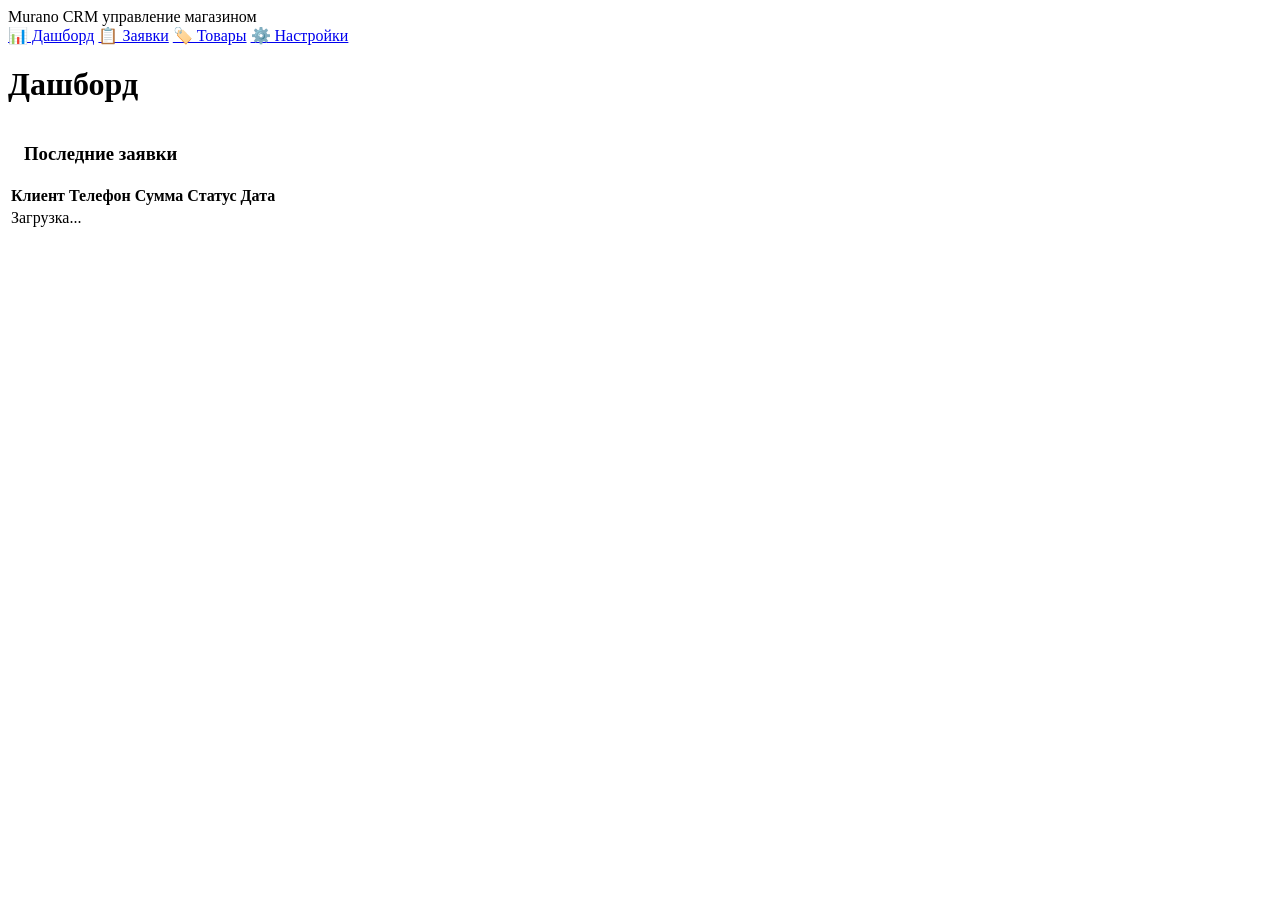
==== index.html @ 2950bd37 "Create index.html" ====
<!DOCTYPE html>
<html lang="ru">
<head>
    <meta charset="UTF-8">
    <meta name="viewport" content="width=device-width, initial-scale=1.0">
    <title>Murano CRM — Дашборд</title>
    <link rel="stylesheet" href="css/crm.css">
</head>
<body>
    <header class="crm-header">
        <div class="logo">Murano CRM <span>управление магазином</span></div>
        <nav class="crm-nav">
            <a href="index.html" class="nav-link active">📊 Дашборд</a>
            <a href="orders.html" class="nav-link">📋 Заявки</a>
            <a href="products.html" class="nav-link">🏷️ Товары</a>
            <a href="settings.html" class="nav-link">⚙️ Настройки</a>
        </nav>
    </header>
    
    <main class="crm-container">
        <h1 style="margin-bottom: 24px;">Дашборд</h1>
        
        <div class="stats-grid" id="stats-grid">
            <!-- Карточки будут вставлены через JS -->
        </div>
        
        <div class="table-wrapper">
            <h3 style="padding: 16px 16px 0;">Последние заявки</h3>
            <table id="recent-leads">
                <thead>
                    <tr><th>Клиент</th><th>Телефон</th><th>Сумма</th><th>Статус</th><th>Дата</th></tr>
                </thead>
                <tbody id="recent-leads-body">
                    <tr><td colspan="5">Загрузка...</td></tr>
                </tbody>
            </table>
        </div>
    </main>
    
    <script src="js/crm-core.js"></script>
    <script src="js/dashboard.js"></script>
</body>
</html>
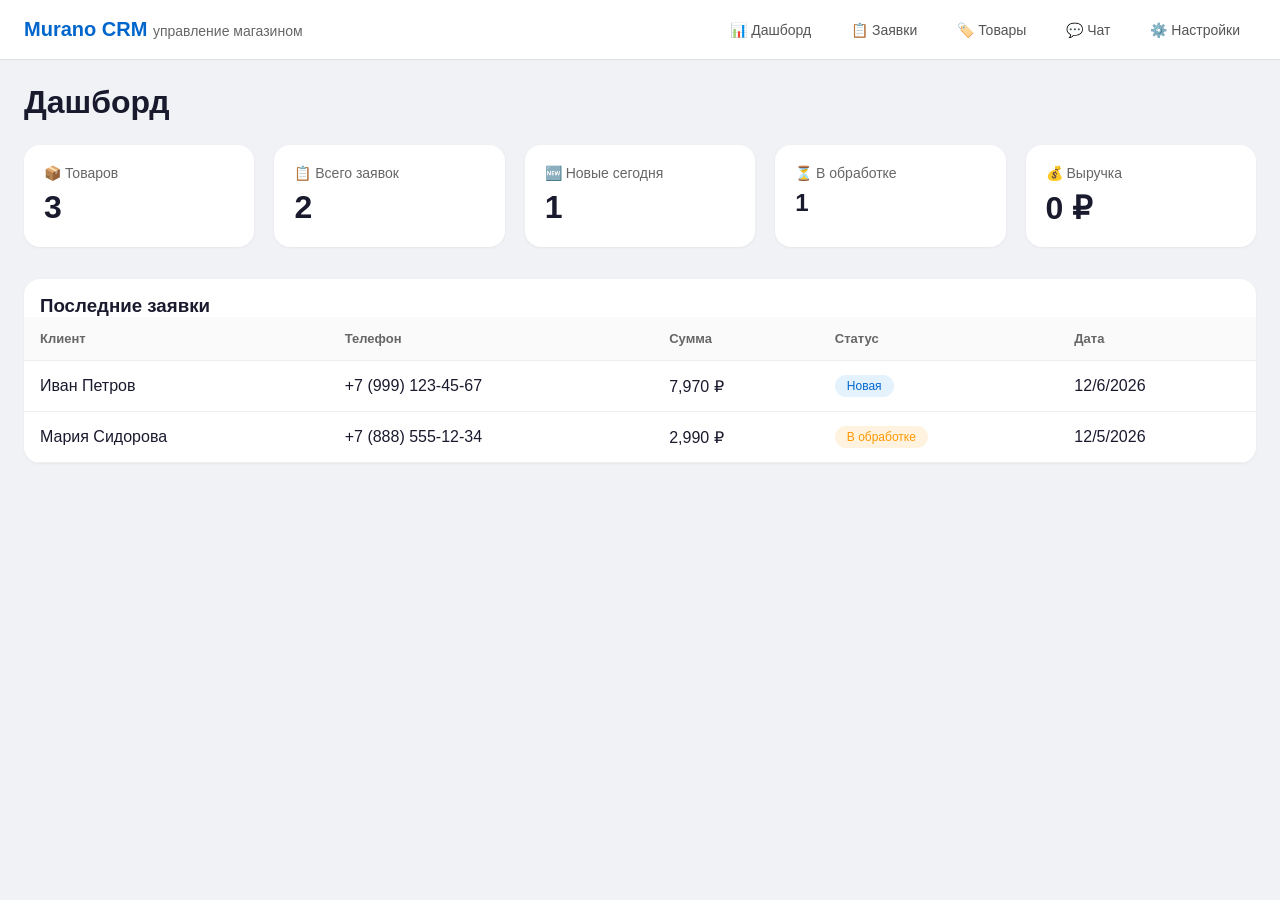
==== commit 38824545: "Update index.html" ====
--- a/index.html
+++ b/index.html
@@ -9,12 +9,13 @@
 <body>
     <header class="crm-header">
         <div class="logo">Murano CRM <span>управление магазином</span></div>
-        <nav class="crm-nav">
-            <a href="index.html" class="nav-link active">📊 Дашборд</a>
-            <a href="orders.html" class="nav-link">📋 Заявки</a>
-            <a href="products.html" class="nav-link">🏷️ Товары</a>
-            <a href="settings.html" class="nav-link">⚙️ Настройки</a>
-        </nav>
+    <nav class="crm-nav">         
+    <a href="index.html" class="nav-link">📊 Дашборд</a>
+    <a href="orders.html" class="nav-link">📋 Заявки</a>
+    <a href="products.html" class="nav-link">🏷️ Товары</a>
+    <a href="chat.html" class="nav-link">💬 Чат</a>
+    <a href="settings.html" class="nav-link">⚙️ Настройки</a>
+    </nav>
     </header>
     
     <main class="crm-container">
--- a/css/crm.css
+++ b/css/crm.css
@@ -0,0 +1,331 @@
+/* CRM Styles — минималистичная админка */
+* {
+    margin: 0;
+    padding: 0;
+    box-sizing: border-box;
+}
+
+body {
+    font-family: -apple-system, BlinkMacSystemFont, 'Segoe UI', Roboto, sans-serif;
+    background: #f0f2f5;
+    color: #1a1a2e;
+}
+
+/* Шапка CRM */
+.crm-header {
+    background: white;
+    border-bottom: 1px solid #e0e0e0;
+    padding: 0 24px;
+    height: 60px;
+    display: flex;
+    align-items: center;
+    justify-content: space-between;
+    position: sticky;
+    top: 0;
+    z-index: 100;
+}
+
+.logo {
+    font-size: 20px;
+    font-weight: 600;
+    color: #0066cc;
+}
+
+.logo span {
+    color: #666;
+    font-weight: normal;
+    font-size: 14px;
+}
+
+/* Навигация */
+.crm-nav {
+    display: flex;
+    gap: 8px;
+}
+
+.nav-link {
+    padding: 8px 16px;
+    border-radius: 8px;
+    text-decoration: none;
+    color: #555;
+    font-size: 14px;
+    transition: all 0.2s;
+}
+
+.nav-link:hover {
+    background: #f0f2f5;
+}
+
+.nav-link.active {
+    background: #0066cc;
+    color: white;
+}
+
+/* Основной контент */
+.crm-container {
+    max-width: 1400px;
+    margin: 0 auto;
+    padding: 24px;
+}
+
+/* Карточки на дашборде */
+.stats-grid {
+    display: grid;
+    grid-template-columns: repeat(auto-fit, minmax(200px, 1fr));
+    gap: 20px;
+    margin-bottom: 32px;
+}
+
+.stat-card {
+    background: white;
+    border-radius: 16px;
+    padding: 20px;
+    box-shadow: 0 1px 3px rgba(0,0,0,0.05);
+    transition: transform 0.2s;
+}
+
+.stat-card:hover {
+    transform: translateY(-2px);
+}
+
+.stat-title {
+    font-size: 14px;
+    color: #666;
+    margin-bottom: 8px;
+}
+
+.stat-value {
+    font-size: 32px;
+    font-weight: 700;
+    color: #1a1a2e;
+}
+
+.stat-value.small {
+    font-size: 24px;
+}
+
+/* Таблицы */
+.table-wrapper {
+    background: white;
+    border-radius: 16px;
+    overflow: hidden;
+    box-shadow: 0 1px 3px rgba(0,0,0,0.05);
+}
+
+table {
+    width: 100%;
+    border-collapse: collapse;
+}
+
+th, td {
+    padding: 14px 16px;
+    text-align: left;
+    border-bottom: 1px solid #eee;
+}
+
+th {
+    background: #fafafa;
+    font-weight: 600;
+    font-size: 13px;
+    color: #666;
+}
+
+tr:hover {
+    background: #f8f9ff;
+}
+
+/* Статусы */
+.status-badge {
+    display: inline-block;
+    padding: 4px 12px;
+    border-radius: 20px;
+    font-size: 12px;
+    font-weight: 500;
+}
+
+.status-new { background: #e3f2fd; color: #0066cc; }
+.status-processing { background: #fff3e0; color: #ff9800; }
+.status-completed { background: #e8f5e9; color: #4caf50; }
+.status-cancelled { background: #ffebee; color: #f44336; }
+
+/* Кнопки */
+.btn {
+    padding: 8px 16px;
+    border-radius: 8px;
+    border: none;
+    cursor: pointer;
+    font-size: 13px;
+    transition: all 0.2s;
+}
+
+.btn-primary {
+    background: #0066cc;
+    color: white;
+}
+
+.btn-primary:hover {
+    background: #0052a3;
+}
+
+.btn-outline {
+    background: transparent;
+    border: 1px solid #ccc;
+}
+
+.btn-outline:hover {
+    background: #f5f5f5;
+}
+
+.btn-danger {
+    background: #f44336;
+    color: white;
+}
+
+.btn-danger:hover {
+    background: #d32f2f;
+}
+
+.btn-sm {
+    padding: 4px 12px;
+    font-size: 12px;
+}
+
+/* Модальное окно */
+.modal {
+    display: none;
+    position: fixed;
+    top: 0;
+    left: 0;
+    width: 100%;
+    height: 100%;
+    background: rgba(0,0,0,0.5);
+    justify-content: center;
+    align-items: center;
+    z-index: 1000;
+}
+
+.modal.active {
+    display: flex;
+}
+
+.modal-content {
+    background: white;
+    border-radius: 20px;
+    padding: 24px;
+    width: 90%;
+    max-width: 500px;
+    max-height: 80vh;
+    overflow-y: auto;
+}
+
+.modal-header {
+    display: flex;
+    justify-content: space-between;
+    align-items: center;
+    margin-bottom: 20px;
+    padding-bottom: 12px;
+    border-bottom: 1px solid #eee;
+}
+
+.modal-close {
+    cursor: pointer;
+    font-size: 24px;
+    color: #999;
+}
+
+.form-group {
+    margin-bottom: 16px;
+}
+
+.form-group label {
+    display: block;
+    margin-bottom: 6px;
+    font-size: 13px;
+    font-weight: 500;
+    color: #333;
+}
+
+.form-group input,
+.form-group select,
+.form-group textarea {
+    width: 100%;
+    padding: 10px 12px;
+    border: 1px solid #ddd;
+    border-radius: 8px;
+    font-size: 14px;
+}
+
+.form-actions {
+    display: flex;
+    gap: 12px;
+    justify-content: flex-end;
+    margin-top: 24px;
+}
+
+/* Карточки товаров */
+.products-grid {
+    display: grid;
+    grid-template-columns: repeat(auto-fill, minmax(280px, 1fr));
+    gap: 20px;
+    margin-bottom: 24px;
+}
+
+.product-card {
+    background: white;
+    border-radius: 16px;
+    padding: 16px;
+    box-shadow: 0 1px 3px rgba(0,0,0,0.05);
+}
+
+.product-title {
+    font-size: 16px;
+    font-weight: 600;
+    margin-bottom: 8px;
+}
+
+.product-price {
+    color: #0066cc;
+    font-size: 20px;
+    font-weight: 700;
+    margin: 8px 0;
+}
+
+.product-actions {
+    display: flex;
+    gap: 8px;
+    margin-top: 12px;
+}
+
+/* Настройки */
+.settings-section {
+    background: white;
+    border-radius: 16px;
+    padding: 24px;
+    margin-bottom: 24px;
+}
+
+.settings-section h3 {
+    margin-bottom: 16px;
+    padding-bottom: 8px;
+    border-bottom: 1px solid #eee;
+}
+
+.settings-item {
+    display: flex;
+    justify-content: space-between;
+    align-items: center;
+    padding: 12px 0;
+    border-bottom: 1px solid #f0f0f0;
+}
+
+.method-list {
+    list-style: none;
+    padding: 0;
+}
+
+.method-list li {
+    display: flex;
+    justify-content: space-between;
+    align-items: center;
+    padding: 8px 0;
+}
